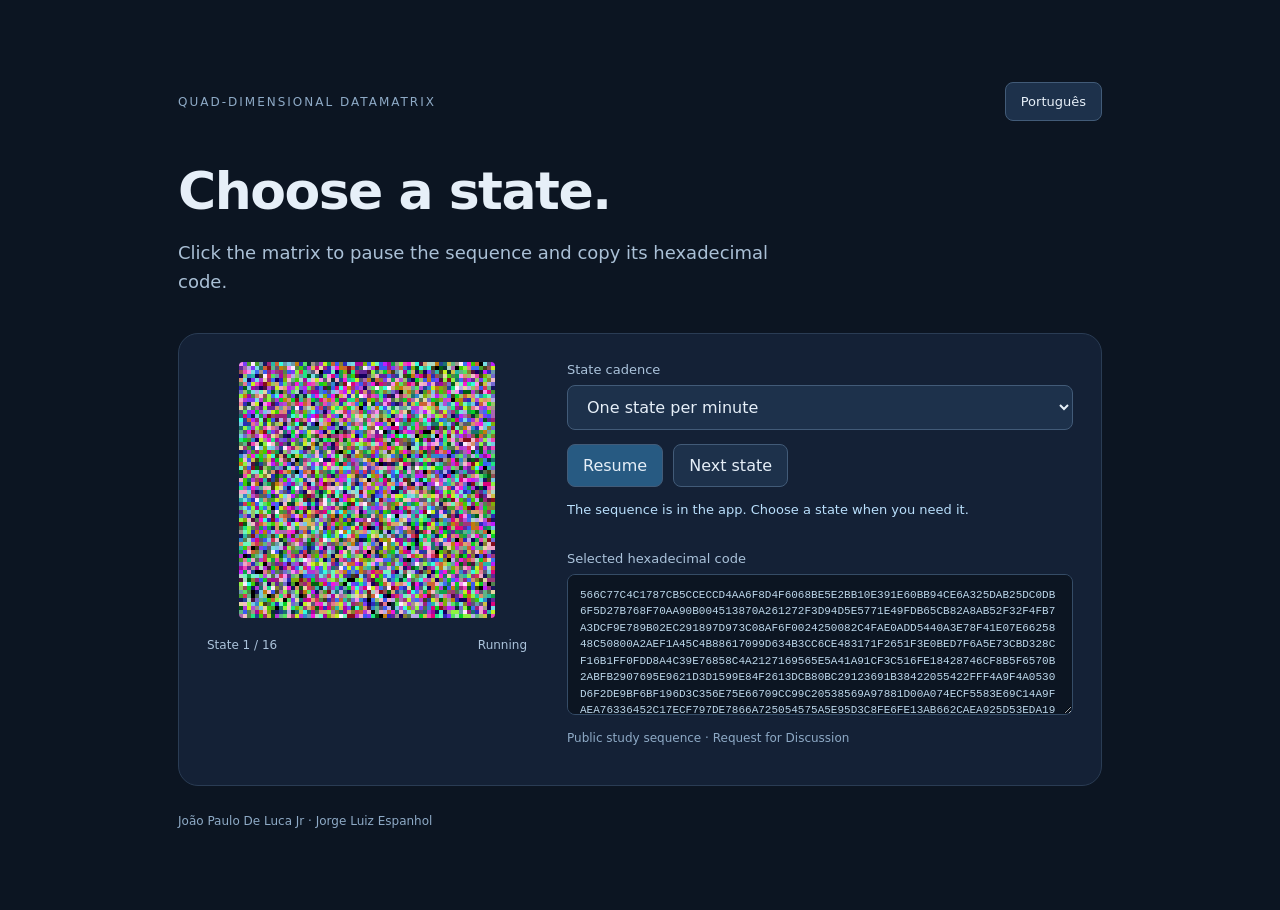
==== examples/index.html @ 0e64d3b0 "refactor: recast Quad-Dimensional DataMatrix as a bilingual RfD Use English by default with complete" ====
<!doctype html>
<html lang="en">
<head>
<meta charset="utf-8"><meta name="viewport" content="width=device-width,initial-scale=1">
<title>Quad-Dimensional DataMatrix · State viewer</title>
<link rel="stylesheet" href="viewer.css">
</head>
<body>
<main>
  <header><span class="eyebrow">QUAD-DIMENSIONAL DATAMATRIX</span><button id="language" type="button">Português</button></header>
  <h1 data-i18n="title">Choose a state.</h1>
  <p class="intro" data-i18n="intro">Click the matrix to pause the sequence and copy its hexadecimal code.</p>
  <section class="workspace">
    <div class="matrix-panel">
      <button id="matrix" type="button" aria-label="Pause and copy the current state"><img id="state-image" alt="Quad-Dimensional DataMatrix state" width="256" height="256"></button>
      <div class="state-line"><span id="state-label"></span><span id="mode-label"></span></div>
    </div>
    <div class="controls">
      <label for="period" data-i18n="cadence">State cadence</label>
      <select id="period"><option value="60000" data-i18n="minute">One state per minute</option><option value="1000" data-i18n="second">One state per second</option><option value="125" data-i18n="fast">Eight states per second</option></select>
      <div class="buttons"><button id="resume" type="button" data-i18n="resume">Resume</button><button id="next" type="button" data-i18n="next">Next state</button></div>
      <p id="status" role="status" aria-live="polite"></p>
      <label for="code" data-i18n="code">Selected hexadecimal code</label>
      <textarea id="code" rows="7" readonly spellcheck="false"></textarea>
      <p class="note" data-i18n="note">Public study sequence · Request for Discussion</p>
    </div>
  </section>
  <footer>João Paulo De Luca Jr · Jorge Luiz Espanhol</footer>
</main>
<script type="module" src="viewer.js"></script>
</body></html>
---- examples/viewer.css ----
:root{color-scheme:dark;font-family:Inter,system-ui,sans-serif;background:#0C1522;color:#E6EFF8}
*{box-sizing:border-box}body{margin:0}main{max-width:980px;margin:6vh auto;padding:28px}
header{display:flex;justify-content:space-between;align-items:center;gap:20px}.eyebrow{font-size:12px;letter-spacing:2px;color:#8EAAC6}
h1{font-size:clamp(32px,5vw,52px);margin:40px 0 12px;letter-spacing:-1.5px}.intro{color:#AAC0D6;max-width:640px;font-size:18px;line-height:1.6}
.workspace{display:grid;grid-template-columns:320px 1fr;gap:40px;margin-top:36px;padding:28px;background:#142136;border:1px solid #2A3C54;border-radius:20px}
#matrix{display:block;width:256px;height:256px;padding:0;overflow:hidden;border:0;border-radius:4px;margin:auto;cursor:pointer;outline-offset:8px}
#state-image{display:block;image-rendering:pixelated}button,select{font:inherit;border:1px solid #425B78;border-radius:8px;color:#E6EFF8;background:#1D314B;padding:11px 15px;cursor:pointer}
button:hover{background:#294464}button:focus-visible,select:focus-visible{outline:2px solid #7EBCEB;outline-offset:3px}
#language{font-size:13px}label{display:block;font-size:13px;color:#ABC3DB;margin:0 0 8px}select{width:100%}.buttons{display:flex;gap:10px;margin-top:14px}#resume{background:#275A82}
.state-line{display:flex;justify-content:space-between;font-size:12px;margin-top:20px;color:#ABC3DB}
#status{min-height:38px;font-size:13px;line-height:1.5;color:#B9DFFC}textarea{width:100%;resize:vertical;background:#0C1522;color:#BCD7EB;border:1px solid #354C66;border-radius:8px;padding:12px;line-height:1.5;font-family:ui-monospace,monospace;font-size:11px;overflow-wrap:anywhere}
.note,footer{font-size:12px;color:#8EAAC6}footer{margin-top:28px}
@media(max-width:740px){main{margin:0 auto;padding:20px}.workspace{grid-template-columns:1fr;gap:30px;padding:22px}h1{margin-top:32px}}
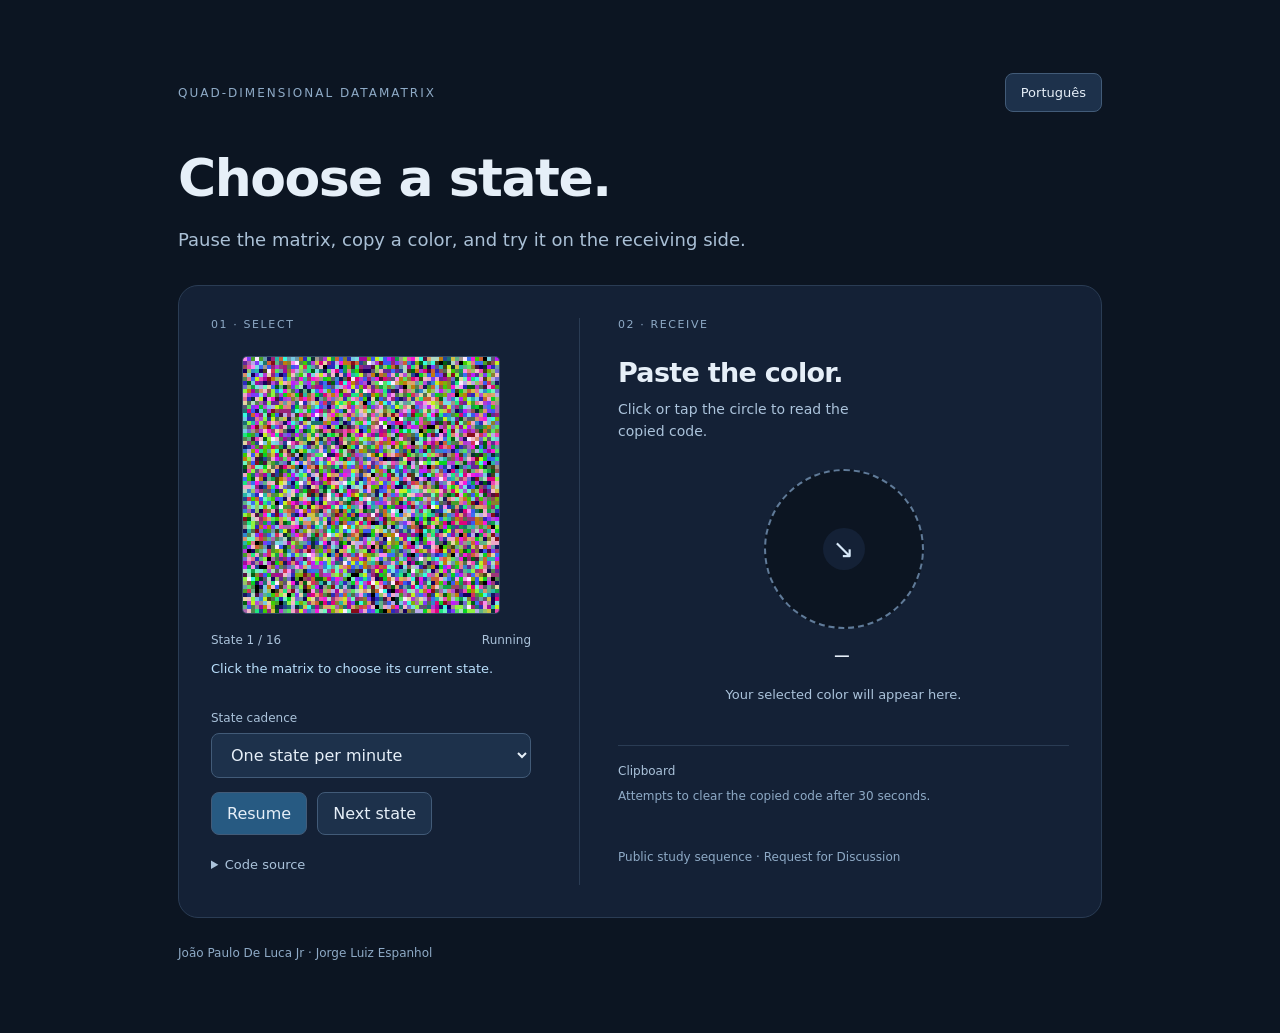
==== commit 22505199: "feat: copy six-character colors in the concept app Select the first, last, or explicitly addressed m" ====
--- a/examples/index.html
+++ b/examples/index.html
@@ -9,19 +9,46 @@
 <main>
   <header><span class="eyebrow">QUAD-DIMENSIONAL DATAMATRIX</span><button id="language" type="button">Português</button></header>
   <h1 data-i18n="title">Choose a state.</h1>
-  <p class="intro" data-i18n="intro">Click the matrix to pause the sequence and copy its hexadecimal code.</p>
+  <p class="intro" data-i18n="intro">Pause the matrix, copy a color, and try it on the receiving side.</p>
   <section class="workspace">
     <div class="matrix-panel">
-      <button id="matrix" type="button" aria-label="Pause and copy the current state"><img id="state-image" alt="Quad-Dimensional DataMatrix state" width="256" height="256"></button>
+      <span class="step" data-i18n="selectStep">01 · Select</span>
+      <div id="matrix-frame"><button id="matrix" type="button" aria-label="Pause and copy a six-character color"><img id="state-image" alt="Quad-Dimensional DataMatrix state" width="256" height="256"></button></div>
       <div class="state-line"><span id="state-label"></span><span id="mode-label"></span></div>
-    </div>
-    <div class="controls">
+      <p id="status" role="status" aria-live="polite"></p>
+      <div id="manual-copy" hidden>
+        <label for="code" data-i18n="manualCode">Copy this code</label>
+        <input id="code" readonly maxlength="6" spellcheck="false" autocomplete="off">
+      </div>
       <label for="period" data-i18n="cadence">State cadence</label>
       <select id="period"><option value="60000" data-i18n="minute">One state per minute</option><option value="1000" data-i18n="second">One state per second</option><option value="125" data-i18n="fast">Eight states per second</option></select>
       <div class="buttons"><button id="resume" type="button" data-i18n="resume">Resume</button><button id="next" type="button" data-i18n="next">Next state</button></div>
-      <p id="status" role="status" aria-live="polite"></p>
-      <label for="code" data-i18n="code">Selected hexadecimal code</label>
-      <textarea id="code" rows="7" readonly spellcheck="false"></textarea>
+      <details class="source-settings">
+        <summary data-i18n="codeSource">Code source</summary>
+        <label for="source" data-i18n="module">Selected module</label>
+        <select id="source"><option value="first" data-i18n="first">First module · (0, 0)</option><option value="last" data-i18n="last">Last module · (63, 63)</option><option value="coordinates" data-i18n="coordinates">Choose coordinates</option></select>
+        <div id="coordinates" class="coordinates" hidden>
+          <label for="source-x">X<input id="source-x" type="number" min="0" max="63" step="1" value="0" inputmode="numeric"></label>
+          <label for="source-y">Y<input id="source-y" type="number" min="0" max="63" step="1" value="0" inputmode="numeric"></label>
+        </div>
+      </details>
+    </div>
+    <div class="receiver-panel">
+      <span class="step" data-i18n="receiveStep">02 · Receive</span>
+      <h2 data-i18n="receiveTitle">Paste the color.</h2>
+      <p class="receiver-intro" data-i18n="receiveIntro">Click or tap the circle to read the copied code.</p>
+      <button id="paste-target" type="button" aria-label="Paste the copied color"><span id="target-symbol" aria-hidden="true">↘</span></button>
+      <output id="received-code" aria-live="polite">—</output>
+      <p id="paste-status" role="status" aria-live="polite"></p>
+      <div id="manual-paste" hidden>
+        <label for="paste-code" data-i18n="pasteCode">Paste or enter six hexadecimal characters</label>
+        <input id="paste-code" maxlength="7" placeholder="F519DA" spellcheck="false" autocomplete="off" autocapitalize="characters" aria-describedby="paste-status">
+      </div>
+      <div class="clipboard-note">
+        <span class="small-label" data-i18n="clipboard">Clipboard</span>
+        <p id="clipboard-status" role="status" aria-live="polite"></p>
+        <button id="clear-clipboard" type="button" hidden data-i18n="clearNow">Clear copied code</button>
+      </div>
       <p class="note" data-i18n="note">Public study sequence · Request for Discussion</p>
     </div>
   </section>
--- a/examples/viewer.css
+++ b/examples/viewer.css
@@ -1,13 +1,29 @@
 :root{color-scheme:dark;font-family:Inter,system-ui,sans-serif;background:#0C1522;color:#E6EFF8}
-*{box-sizing:border-box}body{margin:0}main{max-width:980px;margin:6vh auto;padding:28px}
+*{box-sizing:border-box}[hidden]{display:none!important}body{margin:0}main{max-width:980px;margin:5vh auto;padding:28px}
 header{display:flex;justify-content:space-between;align-items:center;gap:20px}.eyebrow{font-size:12px;letter-spacing:2px;color:#8EAAC6}
-h1{font-size:clamp(32px,5vw,52px);margin:40px 0 12px;letter-spacing:-1.5px}.intro{color:#AAC0D6;max-width:640px;font-size:18px;line-height:1.6}
-.workspace{display:grid;grid-template-columns:320px 1fr;gap:40px;margin-top:36px;padding:28px;background:#142136;border:1px solid #2A3C54;border-radius:20px}
-#matrix{display:block;width:256px;height:256px;padding:0;overflow:hidden;border:0;border-radius:4px;margin:auto;cursor:pointer;outline-offset:8px}
-#state-image{display:block;image-rendering:pixelated}button,select{font:inherit;border:1px solid #425B78;border-radius:8px;color:#E6EFF8;background:#1D314B;padding:11px 15px;cursor:pointer}
-button:hover{background:#294464}button:focus-visible,select:focus-visible{outline:2px solid #7EBCEB;outline-offset:3px}
-#language{font-size:13px}label{display:block;font-size:13px;color:#ABC3DB;margin:0 0 8px}select{width:100%}.buttons{display:flex;gap:10px;margin-top:14px}#resume{background:#275A82}
+h1{font-size:clamp(32px,5vw,52px);margin:36px 0 12px;letter-spacing:-1.5px}.intro{color:#AAC0D6;max-width:640px;font-size:18px;line-height:1.6}
+.workspace{display:grid;grid-template-columns:320px minmax(0,1fr);gap:48px;margin-top:30px;padding:32px;background:#142136;border:1px solid #2A3C54;border-radius:20px}
+.step{display:block;color:#8EAAC6;text-transform:uppercase;font-size:11px;letter-spacing:1.6px;margin-bottom:26px}
+#matrix-frame{width:256px;height:256px;margin:auto;border-radius:4px;box-shadow:0 0 0 1px #354C66;transition:box-shadow .25s}
+#matrix-frame.highlight{box-shadow:0 0 0 12px var(--selected-color)}
+#matrix{display:block;width:256px;height:256px;padding:0;overflow:hidden;border:0;border-radius:4px;cursor:pointer}
+#state-image{display:block;image-rendering:pixelated}button,select,input{font:inherit;border:1px solid #425B78;border-radius:8px;color:#E6EFF8;background:#1D314B;padding:11px 15px}
+button,select{cursor:pointer}button{-webkit-tap-highlight-color:transparent}button:hover{background:#294464}button:focus-visible,select:focus-visible,input:focus-visible,summary:focus-visible{outline:2px solid #7EBCEB;outline-offset:4px}
+#language{font-size:13px}label,.small-label{display:block;font-size:12px;color:#ABC3DB;margin:0 0 8px}select{width:100%}.buttons{display:flex;gap:10px;margin-top:14px}#resume{background:#275A82}
 .state-line{display:flex;justify-content:space-between;font-size:12px;margin-top:20px;color:#ABC3DB}
-#status{min-height:38px;font-size:13px;line-height:1.5;color:#B9DFFC}textarea{width:100%;resize:vertical;background:#0C1522;color:#BCD7EB;border:1px solid #354C66;border-radius:8px;padding:12px;line-height:1.5;font-family:ui-monospace,monospace;font-size:11px;overflow-wrap:anywhere}
-.note,footer{font-size:12px;color:#8EAAC6}footer{margin-top:28px}
-@media(max-width:740px){main{margin:0 auto;padding:20px}.workspace{grid-template-columns:1fr;gap:30px;padding:22px}h1{margin-top:32px}}
+#status{min-height:40px;font-size:13px;line-height:1.5;color:#B9DFFC;margin:12px 0}
+.source-settings{margin-top:22px;font-size:13px;color:#ABC3DB}.source-settings summary{cursor:pointer;min-height:28px}.source-settings[open] summary{margin-bottom:10px}
+.coordinates{display:grid;grid-template-columns:1fr 1fr;gap:12px;margin-top:14px}.coordinates input{display:block;width:100%;margin-top:6px}
+h2{font-size:27px;letter-spacing:-.7px;margin:0 0 10px}.receiver-intro{font-size:14px;color:#ABC3DB;line-height:1.6;margin:0;max-width:270px}
+.receiver-panel{border-left:1px solid #2A3C54;padding-left:38px;min-width:0}
+#paste-target{display:flex;align-items:center;justify-content:center;width:160px;height:160px;border:2px dashed #607B99;border-radius:50%;padding:0;margin:26px auto 14px;background:#0C1522;transition:transform .2s}
+#paste-target:hover{transform:scale(1.035);border-color:#B9DFFC}#paste-target.received{background:var(--received-color);border:2px solid var(--received-color)}
+#target-symbol{display:flex;align-items:center;justify-content:center;width:42px;height:42px;border-radius:50%;font-size:26px;background:#142136;color:#D8E9F9}
+#received-code{display:block;text-align:center;font-family:ui-monospace,monospace;font-size:23px;letter-spacing:3px;min-height:30px}
+#paste-status{min-height:42px;color:#ABC3DB;font-size:13px;line-height:1.6;text-align:center;margin:12px 0 18px}#paste-status[data-kind="success"]{color:#A4E8C1}#paste-status[data-kind="error"]{color:#FFB4AE}
+#manual-copy,#manual-paste{margin:12px 0 18px}#code,#paste-code{width:100%;font-family:ui-monospace,monospace;font-size:18px;letter-spacing:3px;text-transform:uppercase}
+.clipboard-note{border-top:1px solid #2A3C54;margin-top:18px;padding-top:18px}.clipboard-note p{font-size:12px;line-height:1.7;color:#8EAAC6;min-height:40px;margin:0}.clipboard-note button{font-size:12px;margin:10px 0 0;padding:8px 12px}
+.note,footer{font-size:12px;color:#8EAAC6}.note{line-height:1.6;margin-top:22px}footer{margin-top:28px}
+@media(prefers-reduced-motion:reduce){#matrix-frame,#paste-target{transition:none}#paste-target:hover{transform:none}}
+@media(max-width:740px){main{margin:0 auto;padding:20px}.workspace{grid-template-columns:minmax(0,1fr);gap:30px;padding:22px}.matrix-panel{max-width:320px;width:100%;margin:auto}.receiver-panel{border-left:0;border-top:1px solid #2A3C54;padding:26px 0 0}.receiver-intro{max-width:none}h1{margin-top:32px}.step{margin-bottom:22px}}
+@media(max-width:350px){main{padding:12px}.workspace{padding:18px 10px}.eyebrow{font-size:10px;letter-spacing:1px}}
